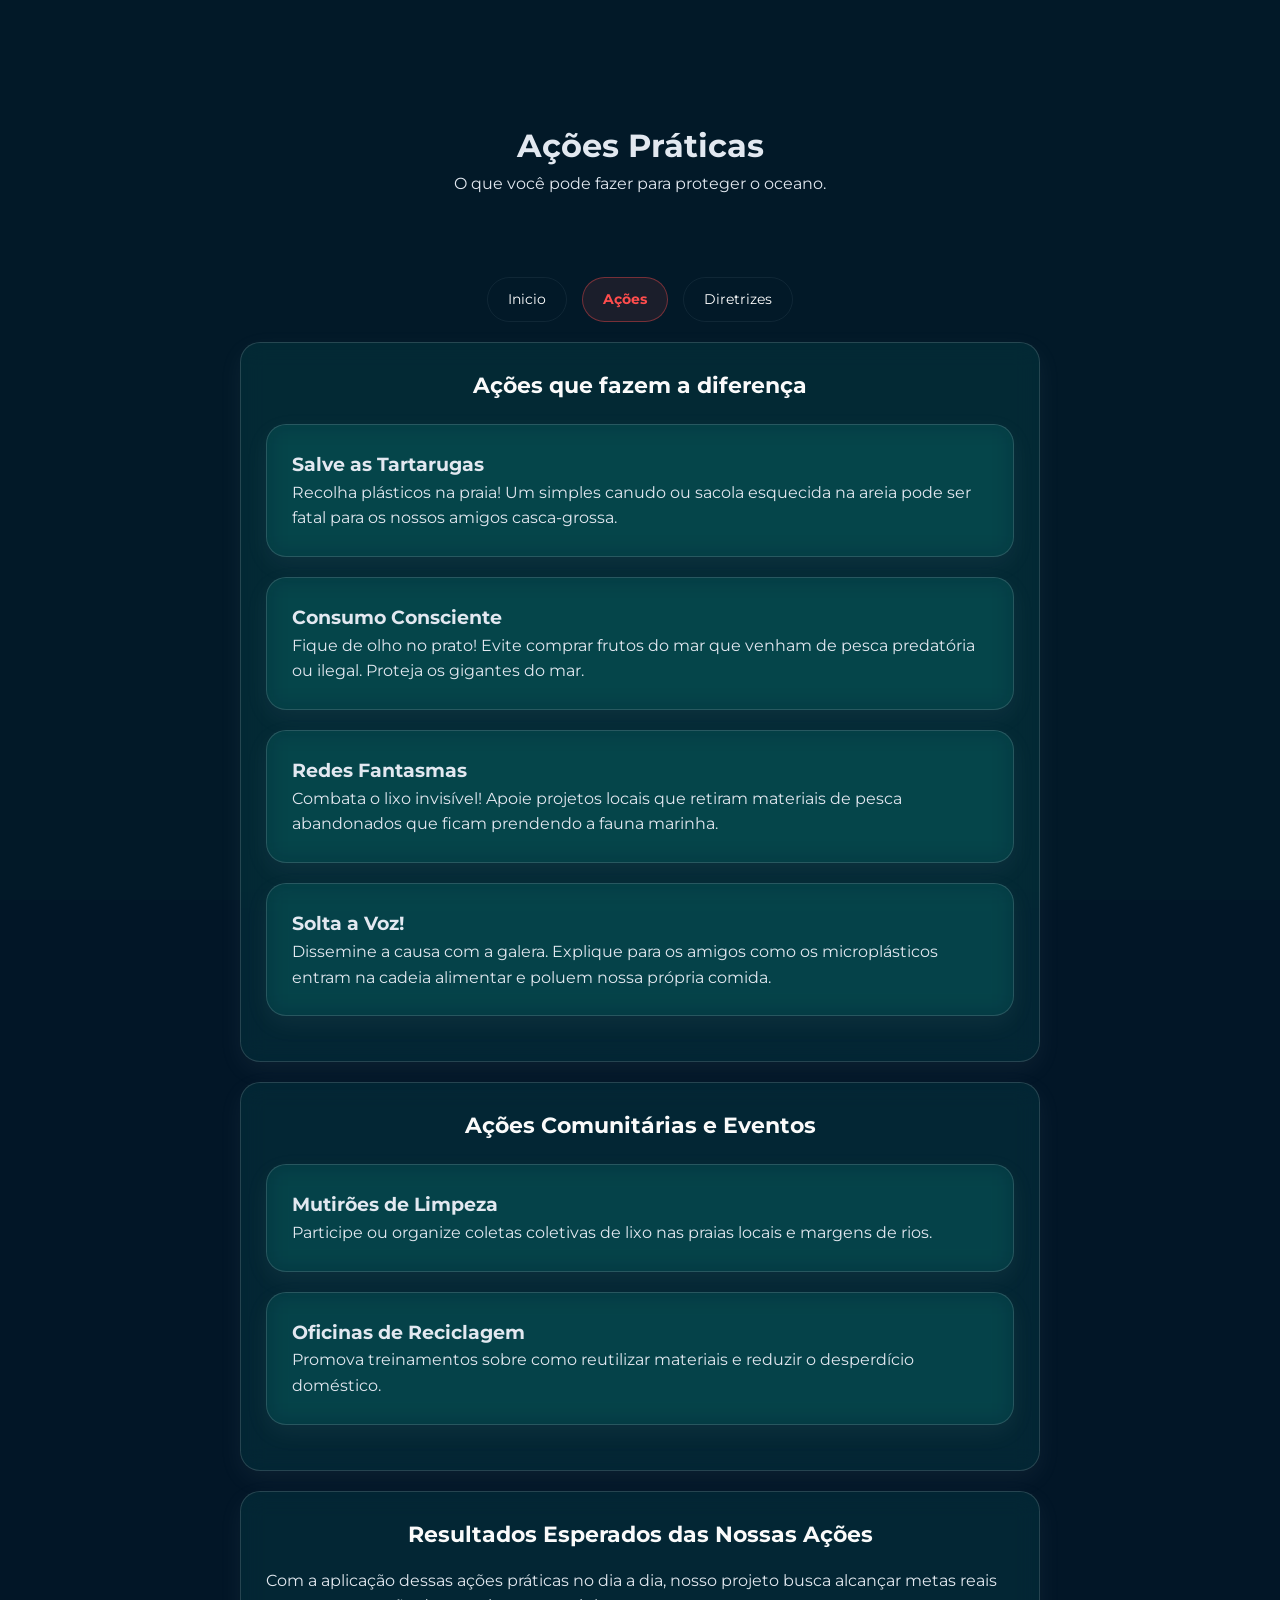
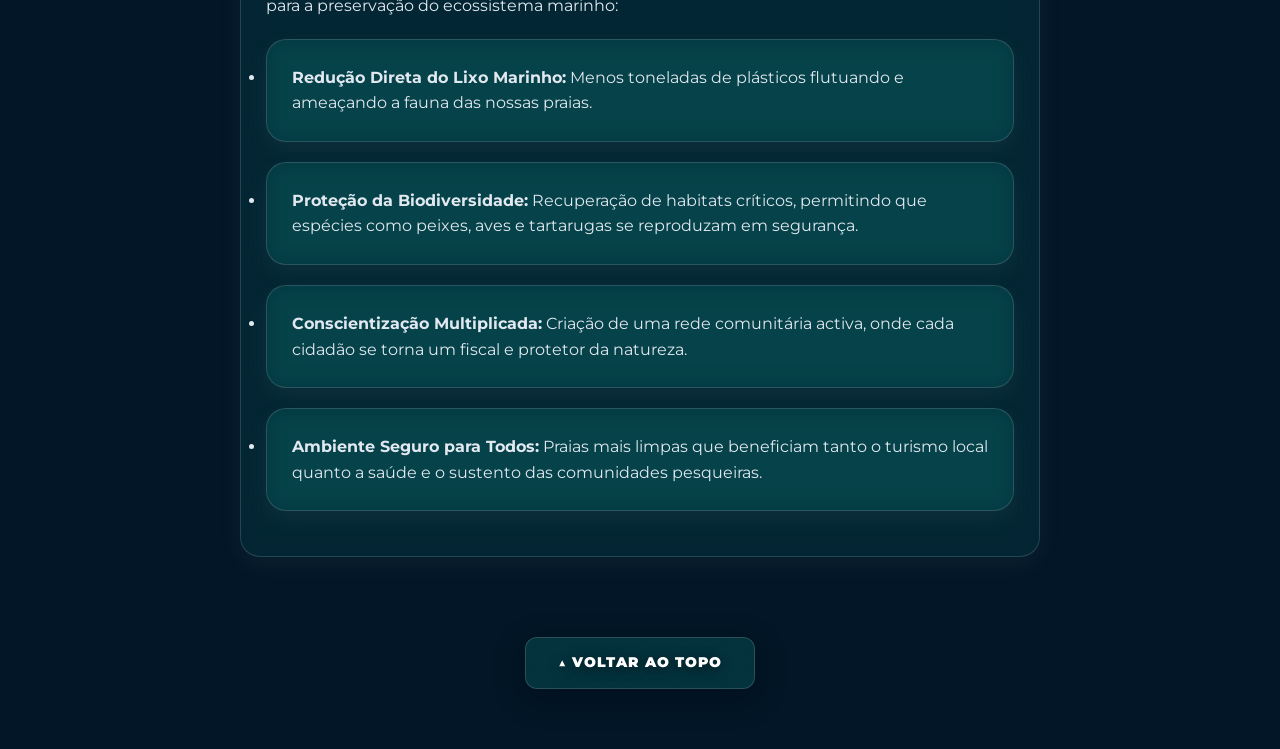
==== acoes.html @ c74a327c "corrigindo o nome do arquivo acoes" ====
<!DOCTYPE html>
<html lang="pt-BR">
<head>
    <meta charset="UTF-8">
    <meta name="viewport" content="width=device-width, initial-scale=1.0">
    <title>Projeto Ponto Eco - Ações</title>
    <link href="https://fonts.googleapis.com/css2?family=Montserrat:wght@400;600;700&display=swap" rel="stylesheet">
    <link rel="stylesheet" href="css/ações.css">
    <script src="script.js" defer></script>
</head>
<body id="topo-inicio" class="topo-inicio">

    <header class="fundo-principal">
        <div class="video-fundo-container">
            <video id="video-fundo" class="video-fundo" autoplay muted loop playsinline>
                <source src="video-background/6c174a39c688eb9c8abde910df280eb1.mp4" type="video/mp4">
                Seu navegador não suporta vídeo em segundo plano.
            </video>
            <div class="video-overlay"></div>
        </div>

        <div class="header-conteudo">
            <h1 class="titulo-heroi-impacto">Ações Práticas</h1>
            <div class="fundo-subtitulo">
                <p class="subtitulo-principal">O que você pode fazer para proteger o oceano.</p>
            </div>
        </div>
    </header>

    <div class="hero-menu">
        <nav class="menu-topo menu-visivel">
            <a href="index.html" class="menu-item">
                <span class="menu-icone"></span> Inicio
            </a>
            <a href="acoes.html" class="menu-item active">
                <span class="menu-icone"></span> Ações
            </a>
            <a href="diretrizes.html" class="menu-item">
                <span class="menu-icone"></span> Diretrizes
            </a>
        </nav>
    </div>

    <main class="conteudo-principal">

        <section class="secao-impacto">
            <h2 class="titulo-secao">Ações que fazem a diferença</h2>
            
            <div class="mosaico-acoes">
                <div class="card-acao-moderno acao-marinho">
                    <div class="icone-wrapper"></div>
                    <h3>Salve as Tartarugas</h3>
                    <p>Recolha plásticos na praia! Um simples canudo ou sacola esquecida na areia pode ser fatal para os nossos amigos casca-grossa.</p>
                </div>

                <div class="card-acao-moderno acao-consumo">
                    <div class="icone-wrapper"></div>
                    <h3>Consumo Consciente</h3>
                    <p>Fique de olho no prato! Evite comprar frutos do mar que venham de pesca predatória ou ilegal. Proteja os gigantes do mar.</p>
                </div>

                <div class="card-acao-moderno acao-redes">
                    <div class="icone-wrapper"></div>
                    <h3>Redes Fantasmas</h3>
                    <p>Combata o lixo invisível! Apoie projetos locais que retiram materiais de pesca abandonados que ficam prendendo a fauna marinha.</p>
                </div>

                <div class="card-acao-moderno acao-falar">
                    <div class="icone-wrapper"></div>
                    <h3>Solta a Voz!</h3>
                    <p>Dissemine a causa com a galera. Explique para os amigos como os microplásticos entram na cadeia alimentar e poluem nossa própria comida.</p>
                </div>
            </div>
        </section>

        <section class="secao-impacto">
            <h2 class="titulo-secao">Ações Comunitárias e Eventos</h2>
           
            <div class="mosaico-acoes">
                <div class="card-acao-moderno acao-marinho">
                    <div class="icone-wrapper"></div>
                    <h3>Mutirões de Limpeza</h3>
                    <p>Participe ou organize coletas coletivas de lixo nas praias locais e margens de rios.</p>
                </div>
                
                <div class="card-acao-moderno acao-consumo">
                    <div class="icone-wrapper"></div>
                    <h3>Oficinas de Reciclagem</h3>
                    <p>Promova treinamentos sobre como reutilizar materiais e reduzir o desperdício doméstico.</p>
                </div>
            </div>
        </section>

        <section class="container-caixa">
            <h2 class="titulo-secao">Resultados Esperados das Nossas Ações</h2>
            
            <p>Com a aplicação dessas ações práticas no dia a dia, nosso projeto busca alcançar metas reais para a preservação do ecossistema marinho:</p>
            <ul>
                <li><strong>Redução Direta do Lixo Marinho:</strong> Menos toneladas de plásticos flutuando e ameaçando a fauna das nossas praias.</li>
                <li><strong>Proteção da Biodiversidade:</strong> Recuperação de habitats críticos, permitindo que espécies como peixes, aves e tartarugas se reproduzam em segurança.</li>
                <li><strong>Conscientização Multiplicada:</strong> Criação de uma rede comunitária activa, onde cada cidadão se torna um fiscal e protetor da natureza.</li>
                <li><strong>Ambiente Seguro para Todos:</strong> Praias mais limpas que beneficiam tanto o turismo local quanto a saúde e o sustento das comunidades pesqueiras.</li>
            </ul>
        </section>

    </main>

    <footer class="rodape-navegacao">
        <a href="#topo-inicio" class="link-volta-fim">▲ Voltar ao topo</a>
    </footer>

</body>
</html>
---- css/ações.css ----
/* 1. VÍDEO DE FUNDO (Fixo e Imersivo) */
.video-fundo-container {
    position: fixed;
    top: 0; 
    left: 0; 
    width: 100%; 
    height: 100%;
    z-index: -1;
    overflow: hidden;
}

.video-fundo {
    width: 100vw; 
    height: 100vh;
    object-fit: cover;
}

.video-overlay {
    position: fixed; 
    top: 0; 
    left: 0; 
    width: 100%; 
    height: 100%;
    background: rgba(2, 27, 40, 0.6); 
    z-index: 0;
}

/* 2. RESET E ESTILO GERAL */
* { 
    margin: 0; 
    padding: 0; 
    box-sizing: border-box;
 }

body { 
    font-family: 'Montserrat', sans-serif; 
    color: #e2e8f0; 
    line-height: 1.6; 
    background: #021627;
}

/* 3. CABEÇALHO E MENU */
header { 
    position: relative; 
    z-index: 1; 
    text-align: center; 
    padding: 120px 20px 60px;
 }

.menu-visivel { 
    position: relative; 
    z-index: 99999999 !important;
    display: flex; 
    justify-content: center; 
    gap: 15px; 
    margin-top: 20px;
    width: 100%;
}

/* bloco logo abaixo dele */
.hero-menu.hero-menu--sticky {
    position: fixed !important;
    top: 0 !important;
    left: 0 !important;
    right: 0 !important;
    width: 100% !important;
    margin-top: 0 !important;
    padding: 25px 0 !important;
    background: rgba(2, 24, 46, 0.129) !important; 
    backdrop-filter: blur(15px) !important; 
    -webkit-backdrop-filter: blur(15px) !important;
    box-shadow: 0 4px 20px rgba(0, 0, 0, 0.378) !important;
    z-index: 999999 !important; 
}
.menu-item { 
    color: #fff; 
    padding: 10px 20px; 
    border: 1px solid rgba(221, 237, 242, 0.068); 
    border-radius: 50px; 
    text-decoration: none; 
    font-size: 0.9rem; 
    transition: 0.3s;
}

.menu-item:hover { 
    background: rgba(189, 29, 29, 0.1);
 }

.menu-item.active {
    font-weight: 700 !important;
    color: #ff4d4d !important;
    border-color: rgba(255, 77, 77, 0.4) !important;
    background: rgba(255, 77, 77, 0.1) !important;
}

/* 4. CAIXINHAS ELEGANTES  */
.secao-impacto, .container-caixa, .secao-formulario, .card-acao-moderno, .container-caixa li {
    position: relative; 
    z-index: 1;
    background: rgba(20, 184, 165, 0.101) !important;
    backdrop-filter: blur(12px);
    border: 1px solid rgba(255, 255, 255, 0.142) !important;
    border-radius: 20px !important;
    padding: 25px !important;
    margin: 20px auto !important;
    max-width: 800px !important;
    color: #e2e8f0 !important;
    box-shadow: 0 8px 24px rgba(193, 193, 203, 0.063) !important;
}

.titulo-secao { 
    font-size: 1.4rem !important; 
    color: #fffffffa !important; 
    margin-bottom: 15px !important; 
    text-align: center;
 }

/* 5. FORMULÁRIO */
input, textarea { 
    background: rgba(255,255,255,0.05) !important; 
    border: 1px solid rgba(255,255,255,0.1) !important; 
    padding: 12px; 
    border-radius: 12px !important; 
    color: white !important; 
    width: 100%; 
}

/* 6. RODAPÉ */
.rodape-navegacao { 
    position: relative; 
    z-index: 1; 
    text-align: center; 
    padding: 60px 40px 40px; 
    color: #fff;
}

.link-volta-fim {
    display: inline-flex !important;
    align-items: center;
    justify-content: center;
    color: #fff !important;
    padding: 14px 32px !important;
    background: rgba(20, 184, 166, 0.18) !important;
    backdrop-filter: blur(16px) !important;
    -webkit-backdrop-filter: blur(16px) !important;
    border: 1px solid rgba(255, 255, 255, 0.15) !important;
    border-radius: 12px !important;
    text-decoration: none !important;
    font-size: 0.85rem !important;
    font-weight: 900 !important;
    text-transform: uppercase !important;
    letter-spacing: 0.08em !important;
    margin-bottom: 20px !important;
    transition: all 0.3s ease !important;
    box-shadow: 0 8px 32px rgba(0, 0, 0, 0.3) !important;
    text-shadow: 0 2px 12px rgba(0, 0, 0, 0.6) !important;
}

.link-volta-fim:hover {
    background: rgba(20, 184, 166, 0.3) !important;
    border-color: rgba(255, 255, 255, 0.4) !important;
    transform: translateY(-3px);
}

.btn-saiba-mais {
    display: inline-flex;
    align-items: center;
    justify-content: center;
    padding: 14px 32px;
    background: rgba(20, 184, 166, 0.18) !important;
    backdrop-filter: blur(16px) !important;
    -webkit-backdrop-filter: blur(16px) !important;
    border: 1px solid rgba(255, 255, 255, 0.15) !important;
    border-radius: 12px !important;
    color: #ffffff !important;
    font-size: 0.85rem;
    font-weight: 900;
    text-transform: uppercase;
    letter-spacing: 0.08em;
    text-decoration: none;
    text-shadow: 0 2px 12px rgba(0, 0, 0, 0.6);
    transition: all 0.3s ease;
    box-shadow: 0 8px 32px rgba(0, 0, 0, 0.3) !important;
}

/* 7. RESPONSIVIDADE */
@media (max-width: 768px) {
    header { padding: 80px 10px; }
    .menu-visivel { flex-wrap: wrap; gap: 10px; padding: 0 10px; }
    .secao-impacto, .container-caixa { margin: 15px !important; }
}
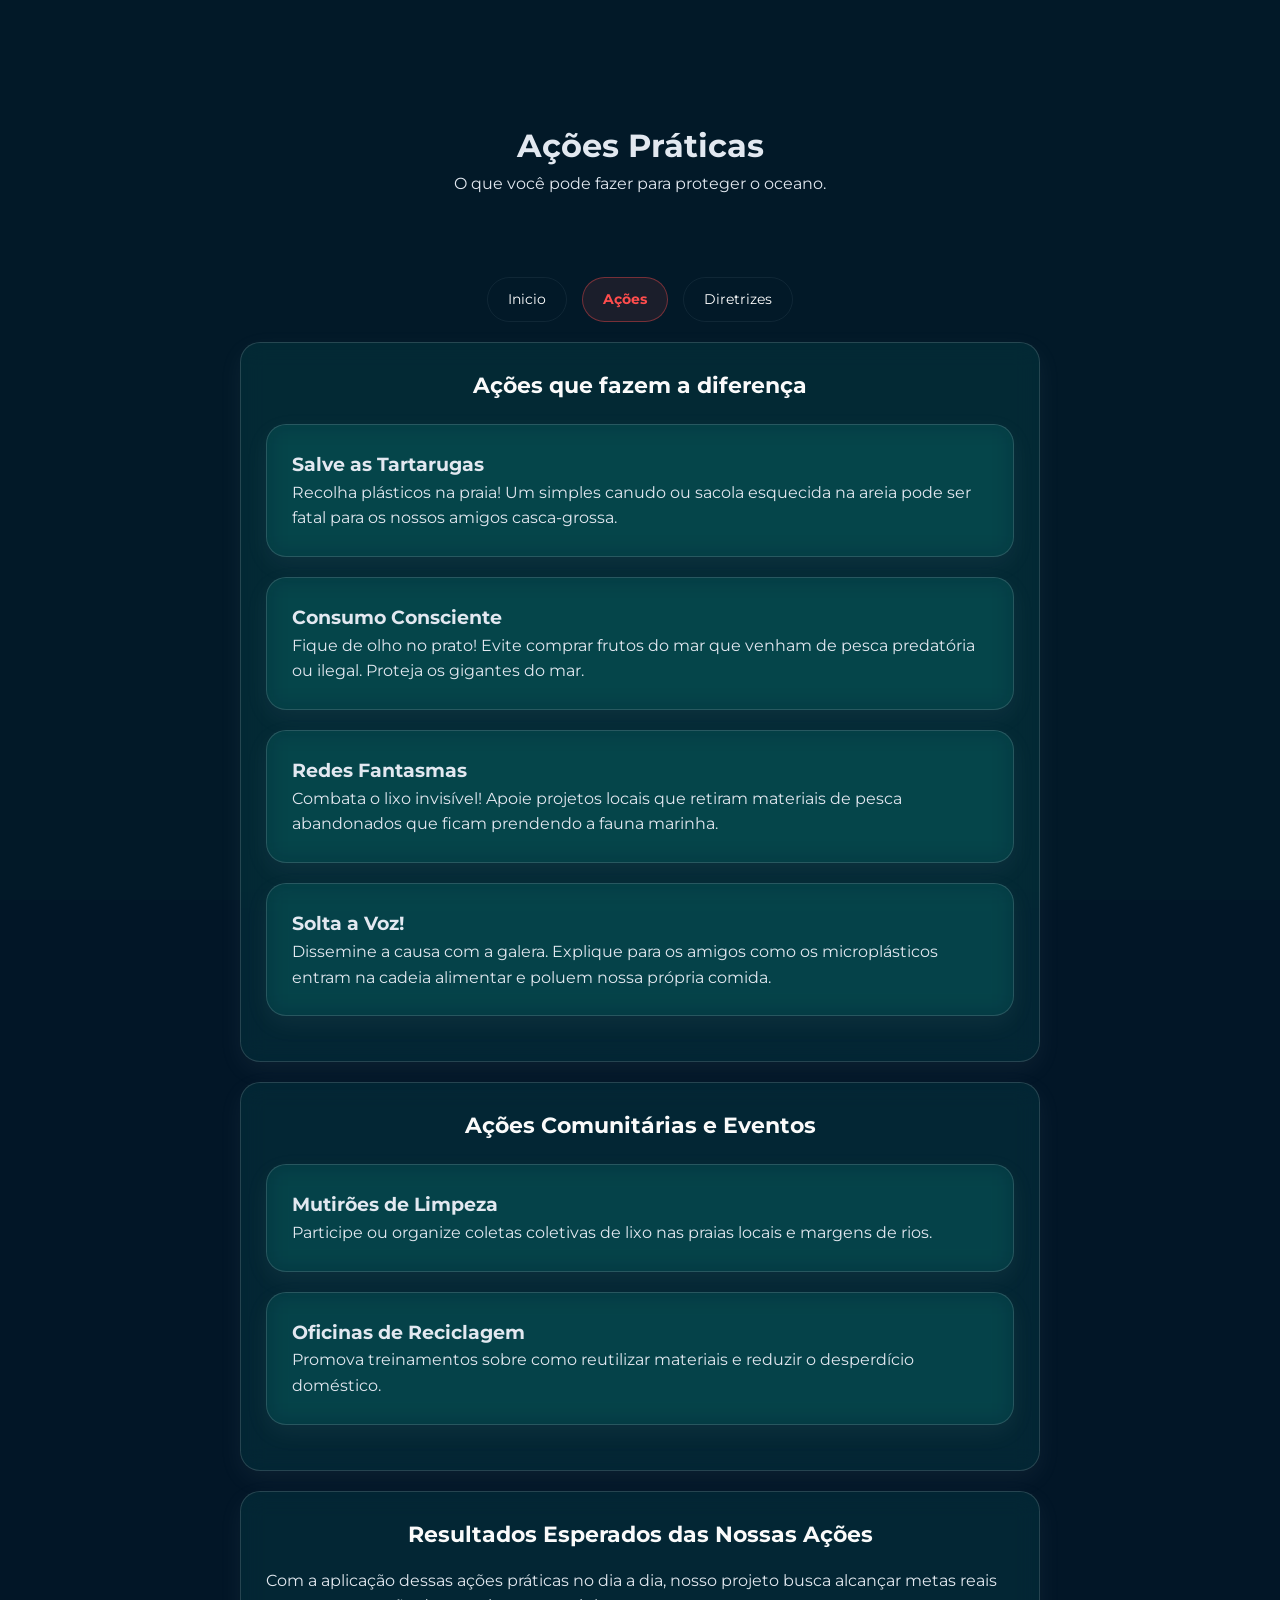
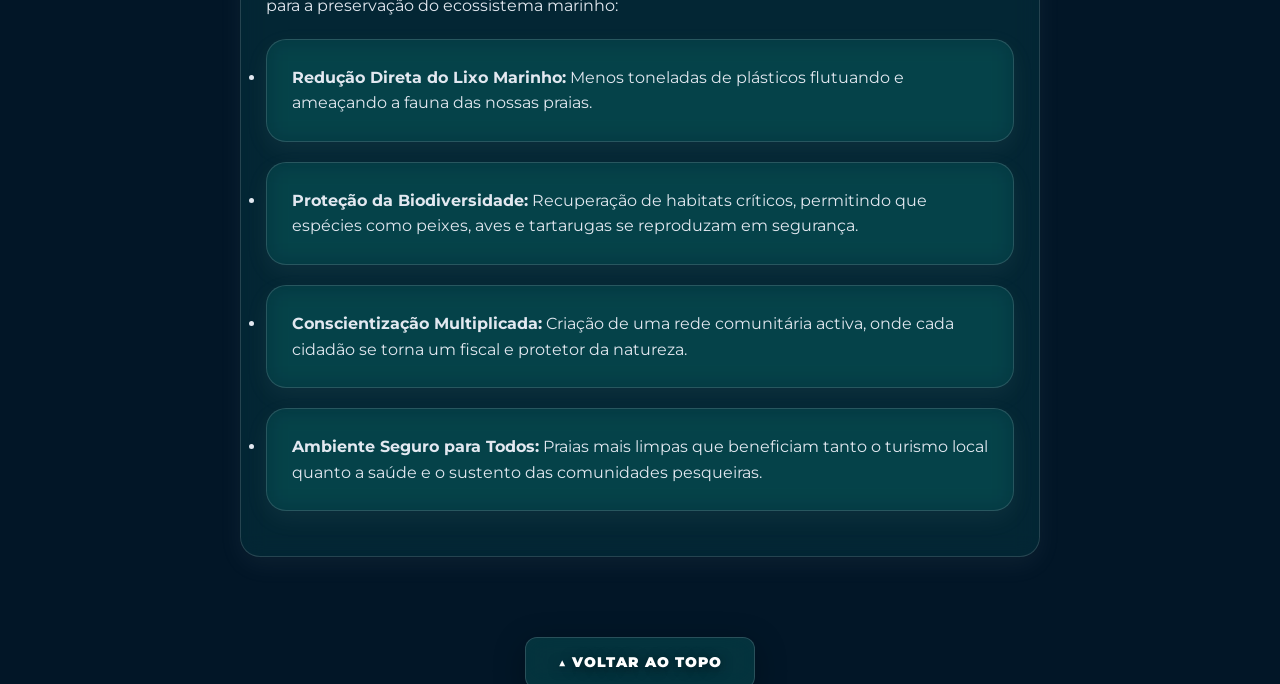
==== commit a2c06122: "corrigindo estilos e caminhos" ====
--- a/acoes.html
+++ b/acoes.html
@@ -5,7 +5,7 @@
     <meta name="viewport" content="width=device-width, initial-scale=1.0">
     <title>Projeto Ponto Eco - Ações</title>
     <link href="https://fonts.googleapis.com/css2?family=Montserrat:wght@400;600;700&display=swap" rel="stylesheet">
-    <link rel="stylesheet" href="css/ações.css">
+    <link rel="stylesheet" href="css/acoes.css">
     <script src="script.js" defer></script>
 </head>
 <body id="topo-inicio" class="topo-inicio">
--- a/css/acoes.css
+++ b/css/acoes.css
@@ -0,0 +1,191 @@
+/* 1. VÍDEO DE FUNDO (Fixo e Imersivo) */
+.video-fundo-container {
+    position: fixed;
+    top: 0; 
+    left: 0; 
+    width: 100%; 
+    height: 100%;
+    z-index: -1;
+    overflow: hidden;
+}
+
+.video-fundo {
+    width: 100vw; 
+    height: 100vh;
+    object-fit: cover;
+}
+
+.video-overlay {
+    position: fixed; 
+    top: 0; 
+    left: 0; 
+    width: 100%; 
+    height: 100%;
+    background: rgba(2, 27, 40, 0.6); 
+    z-index: 0;
+}
+
+/* 2. RESET E ESTILO GERAL */
+* { 
+    margin: 0; 
+    padding: 0; 
+    box-sizing: border-box;
+ }
+
+body { 
+    font-family: 'Montserrat', sans-serif; 
+    color: #e2e8f0; 
+    line-height: 1.6; 
+    background: #021627;
+}
+
+/* 3. CABEÇALHO E MENU */
+header { 
+    position: relative; 
+    z-index: 1; 
+    text-align: center; 
+    padding: 120px 20px 60px;
+ }
+
+.menu-visivel { 
+    position: relative; 
+    z-index: 99999999 !important;
+    display: flex; 
+    justify-content: center; 
+    gap: 15px; 
+    margin-top: 20px;
+    width: 100%;
+}
+
+/* bloco logo abaixo dele */
+.hero-menu.hero-menu--sticky {
+    position: fixed !important;
+    top: 0 !important;
+    left: 0 !important;
+    right: 0 !important;
+    width: 100% !important;
+    margin-top: 0 !important;
+    padding: 25px 0 !important;
+    background: rgba(2, 24, 46, 0.129) !important; 
+    backdrop-filter: blur(15px) !important; 
+    -webkit-backdrop-filter: blur(15px) !important;
+    box-shadow: 0 4px 20px rgba(0, 0, 0, 0.378) !important;
+    z-index: 2000 !important; 
+}
+.menu-item { 
+    color: #fff; 
+    padding: 10px 20px; 
+    border: 1px solid rgba(221, 237, 242, 0.068); 
+    border-radius: 50px; 
+    text-decoration: none; 
+    font-size: 0.9rem; 
+    transition: 0.3s;
+}
+
+.menu-item:hover { 
+    background: rgba(189, 29, 29, 0.1);
+ }
+
+.menu-item.active {
+    font-weight: 700 !important;
+    color: #ff4d4d !important;
+    border-color: rgba(255, 77, 77, 0.4) !important;
+    background: rgba(255, 77, 77, 0.1) !important;
+}
+
+/* 4. CAIXINHAS ELEGANTES  */
+.secao-impacto, .container-caixa, .secao-formulario, .card-acao-moderno, .container-caixa li {
+    position: relative; 
+    z-index: 1;
+    background: rgba(20, 184, 165, 0.101) !important;
+    backdrop-filter: blur(12px);
+    border: 1px solid rgba(255, 255, 255, 0.142) !important;
+    border-radius: 20px !important;
+    padding: 25px !important;
+    margin: 20px auto !important;
+    max-width: 800px !important;
+    color: #e2e8f0 !important;
+    box-shadow: 0 8px 24px rgba(193, 193, 203, 0.063) !important;
+}
+
+.titulo-secao { 
+    font-size: 1.4rem !important; 
+    color: #fffffffa !important; 
+    margin-bottom: 15px !important; 
+    text-align: center;
+ }
+
+/* 5. FORMULÁRIO */
+input, textarea { 
+    background: rgba(255,255,255,0.05) !important; 
+    border: 1px solid rgba(255,255,255,0.1) !important; 
+    padding: 12px; 
+    border-radius: 12px !important; 
+    color: white !important; 
+    width: 100%; 
+}
+
+/* 6. RODAPÉ */
+.rodape-navegacao { 
+    position: relative; 
+    z-index: 1; 
+    text-align: center; 
+    padding: 60px 40px 40px; 
+    color: #fff;
+}
+
+.link-volta-fim {
+    display: inline-flex !important;
+    align-items: center;
+    justify-content: center;
+    color: #fff !important;
+    padding: 14px 32px !important;
+    background: rgba(20, 184, 166, 0.18) !important;
+    backdrop-filter: blur(16px) !important;
+    -webkit-backdrop-filter: blur(16px) !important;
+    border: 1px solid rgba(255, 255, 255, 0.15) !important;
+    border-radius: 12px !important;
+    text-decoration: none !important;
+    font-size: 0.85rem !important;
+    font-weight: 900 !important;
+    text-transform: uppercase !important;
+    letter-spacing: 0.08em !important;
+    margin-bottom: 20px !important;
+    transition: all 0.3s ease !important;
+    box-shadow: 0 8px 32px rgba(0, 0, 0, 0.3) !important;
+    text-shadow: 0 2px 12px rgba(0, 0, 0, 0.6) !important;
+}
+
+.link-volta-fim:hover {
+    background: rgba(20, 184, 166, 0.3) !important;
+    border-color: rgba(255, 255, 255, 0.4) !important;
+    transform: translateY(-3px);
+}
+
+.btn-saiba-mais {
+    display: inline-flex;
+    align-items: center;
+    justify-content: center;
+    padding: 14px 32px;
+    background: rgba(20, 184, 166, 0.18) !important;
+    backdrop-filter: blur(16px) !important;
+    -webkit-backdrop-filter: blur(16px) !important;
+    border: 1px solid rgba(255, 255, 255, 0.15) !important;
+    border-radius: 12px !important;
+    color: #ffffff !important;
+    font-size: 0.85rem;
+    font-weight: 900;
+    text-transform: uppercase;
+    letter-spacing: 0.08em;
+    text-decoration: none;
+    text-shadow: 0 2px 12px rgba(0, 0, 0, 0.6);
+    transition: all 0.3s ease;
+    box-shadow: 0 8px 32px rgba(0, 0, 0, 0.3) !important;
+}
+
+/* 7. RESPONSIVIDADE */
+@media (max-width: 768px) {
+    header { padding: 80px 10px; }
+    .menu-visivel { flex-wrap: wrap; gap: 10px; padding: 0 10px; }
+    .secao-impacto, .container-caixa { margin: 15px !important; }
+}
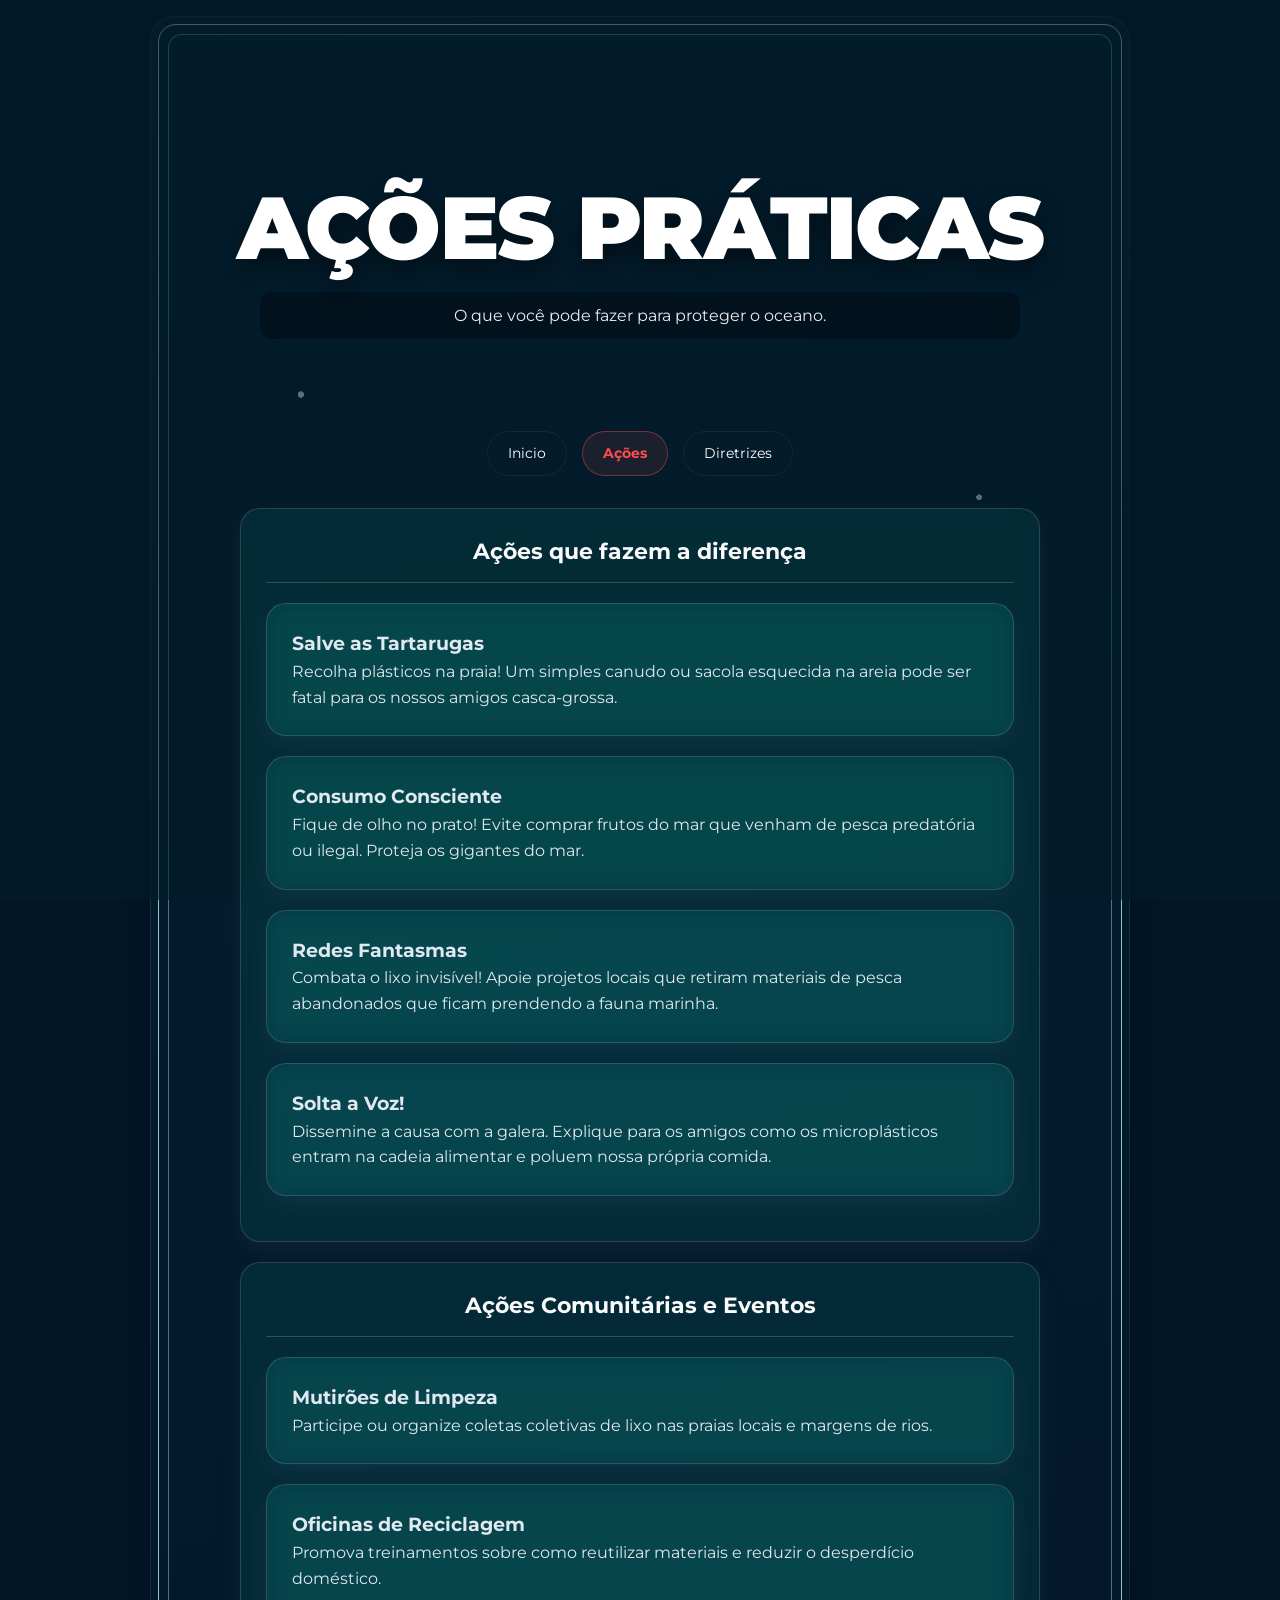
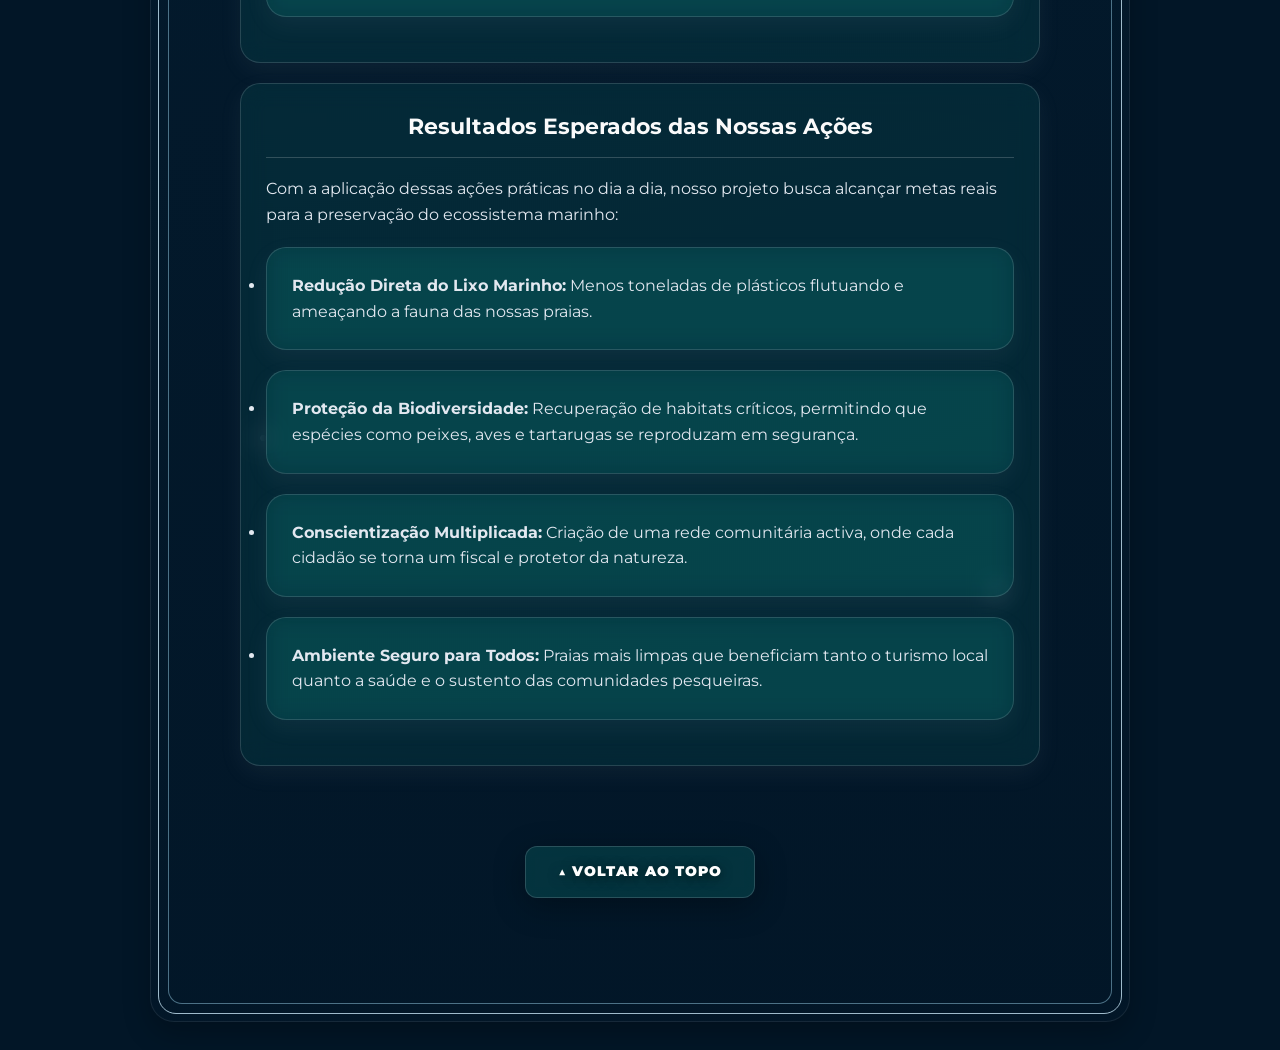
==== commit 6db839e4: "Ajusta moldura e barra sticky nas paginas" ====
--- a/acoes.html
+++ b/acoes.html
@@ -5,10 +5,12 @@
     <meta name="viewport" content="width=device-width, initial-scale=1.0">
     <title>Projeto Ponto Eco - Ações</title>
     <link href="https://fonts.googleapis.com/css2?family=Montserrat:wght@400;600;700&display=swap" rel="stylesheet">
-    <link rel="stylesheet" href="css/acoes.css">
-    <script src="script.js" defer></script>
+    <link rel="stylesheet" href="css/acoes.css?v=20260618-1">
+    <script src="script.js?v=20260618-1" defer></script>
 </head>
 <body id="topo-inicio" class="topo-inicio">
+
+    <div class="moldura-geral">
 
     <header class="fundo-principal">
         <div class="video-fundo-container">
@@ -109,5 +111,7 @@
         <a href="#topo-inicio" class="link-volta-fim">▲ Voltar ao topo</a>
     </footer>
 
+    </div>
+
 </body>
 </html>
--- a/css/acoes.css
+++ b/css/acoes.css
@@ -47,6 +47,42 @@
     padding: 120px 20px 60px;
  }
 
+.header-conteudo {
+    position: relative;
+    z-index: 2;
+}
+
+.titulo-heroi-impacto {
+    font-family: 'Montserrat', sans-serif !important;
+    font-size: clamp(3rem, 8vw, 5.5rem) !important;
+    font-weight: 900 !important;
+    text-transform: uppercase;
+    letter-spacing: -0.02em;
+    color: #ffffff !important;
+    text-shadow: 0 10px 25px rgba(0,0,0,0.5);
+    line-height: 0.9 !important;
+    margin-bottom: 25px !important;
+    padding: 0 10px;
+}
+
+.fundo-subtitulo {
+    display: block;
+    max-width: 760px;
+    margin: 0 auto;
+    padding: 10px 20px;
+    background: rgba(0, 0, 0, 0.3);
+    backdrop-filter: blur(8px);
+    -webkit-backdrop-filter: blur(8px);
+    border-radius: 12px;
+    color: rgba(255,255,255,0.92);
+}
+
+.fundo-subtitulo p {
+    margin: 0;
+    font-size: 1rem;
+    line-height: 1.7;
+}
+
 .menu-visivel { 
     position: relative; 
     z-index: 99999999 !important;
@@ -55,6 +91,65 @@
     gap: 15px; 
     margin-top: 20px;
     width: 100%;
+}
+
+.hero-menu {
+    position: relative;
+    z-index: 1000;
+    display: flex;
+    justify-content: center;
+    padding: 12px 0;
+    width: 100%;
+}
+
+.moldura-geral {
+    position: relative;
+    z-index: 1;
+    width: 100%;
+    max-width: 980px;
+    margin: 16px auto 28px;
+    padding: 52px 24px 64px;
+    border-radius: 24px;
+    background: linear-gradient(165deg, rgba(13, 66, 97, 0.16), rgba(3, 24, 44, 0.08));
+    box-shadow: 0 12px 28px rgba(0, 0, 0, 0.24), inset 0 0 0 1px rgba(255, 255, 255, 0.08);
+    overflow: visible;
+}
+
+.moldura-geral::before {
+    content: '';
+    position: absolute;
+    inset: 8px;
+    border: 1.6px solid rgba(210, 239, 255, 0.76);
+    border-radius: 18px;
+    pointer-events: none;
+}
+
+.moldura-geral::after {
+    content: '';
+    position: absolute;
+    inset: 18px;
+    border: 1px solid rgba(167, 223, 248, 0.45);
+    border-radius: 14px;
+    background:
+        radial-gradient(circle at 14% 14%, rgba(236, 249, 255, 0.95) 0 3px, transparent 3.4px),
+        radial-gradient(circle at 86% 18%, rgba(236, 249, 255, 0.9) 0 2.7px, transparent 3.1px),
+        radial-gradient(circle at 10% 78%, rgba(236, 249, 255, 0.9) 0 2.9px, transparent 3.3px),
+        radial-gradient(circle at 88% 84%, rgba(236, 249, 255, 0.95) 0 3px, transparent 3.4px);
+    pointer-events: none;
+}
+
+.moldura-geral > * {
+    position: relative;
+    z-index: 2;
+}
+
+.moldura-geral > header,
+.moldura-geral > .hero-menu,
+.moldura-geral > main,
+.moldura-geral > footer {
+    width: 100%;
+    margin-left: auto;
+    margin-right: auto;
 }
 
 /* bloco logo abaixo dele */
@@ -63,7 +158,7 @@
     top: 0 !important;
     left: 0 !important;
     right: 0 !important;
-    width: 100% !important;
+    width: 100vw !important;
     margin-top: 0 !important;
     padding: 25px 0 !important;
     background: rgba(2, 24, 46, 0.129) !important; 
@@ -111,9 +206,18 @@
 .titulo-secao { 
     font-size: 1.4rem !important; 
     color: #fffffffa !important; 
-    margin-bottom: 15px !important; 
+    margin-bottom: 18px !important; 
     text-align: center;
- }
+    padding-bottom: 12px;
+    border-bottom: 1px solid rgba(255, 255, 255, 0.18);
+ }
+
+.secao-impacto .mosaico-acoes,
+.secao-impacto > p,
+.container-caixa > p,
+.container-caixa > ul {
+    margin-top: 12px;
+}
 
 /* 5. FORMULÁRIO */
 input, textarea { 
@@ -185,6 +289,7 @@
 
 /* 7. RESPONSIVIDADE */
 @media (max-width: 768px) {
+    .moldura-geral { max-width: 100%; padding: 30px 12px 38px; margin: 6px 8px 14px; border-radius: 16px; }
     header { padding: 80px 10px; }
     .menu-visivel { flex-wrap: wrap; gap: 10px; padding: 0 10px; }
     .secao-impacto, .container-caixa { margin: 15px !important; }
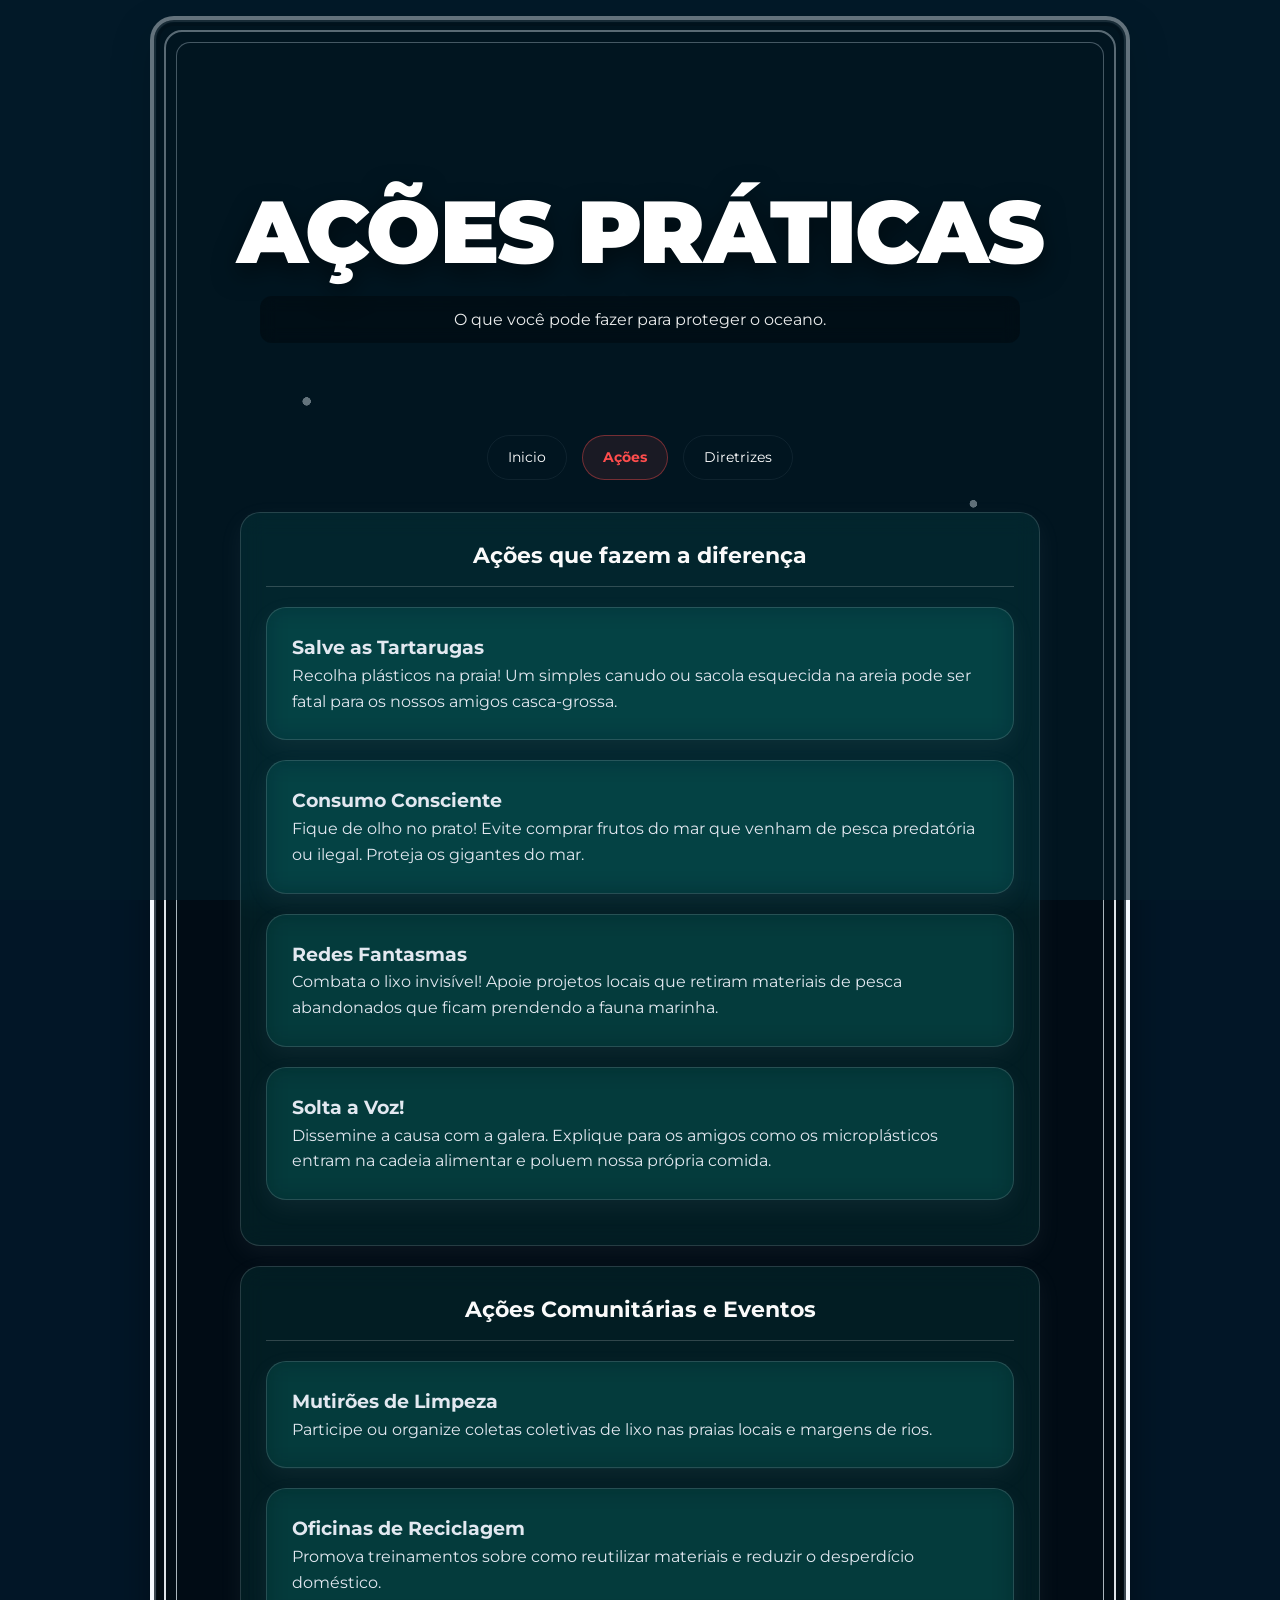
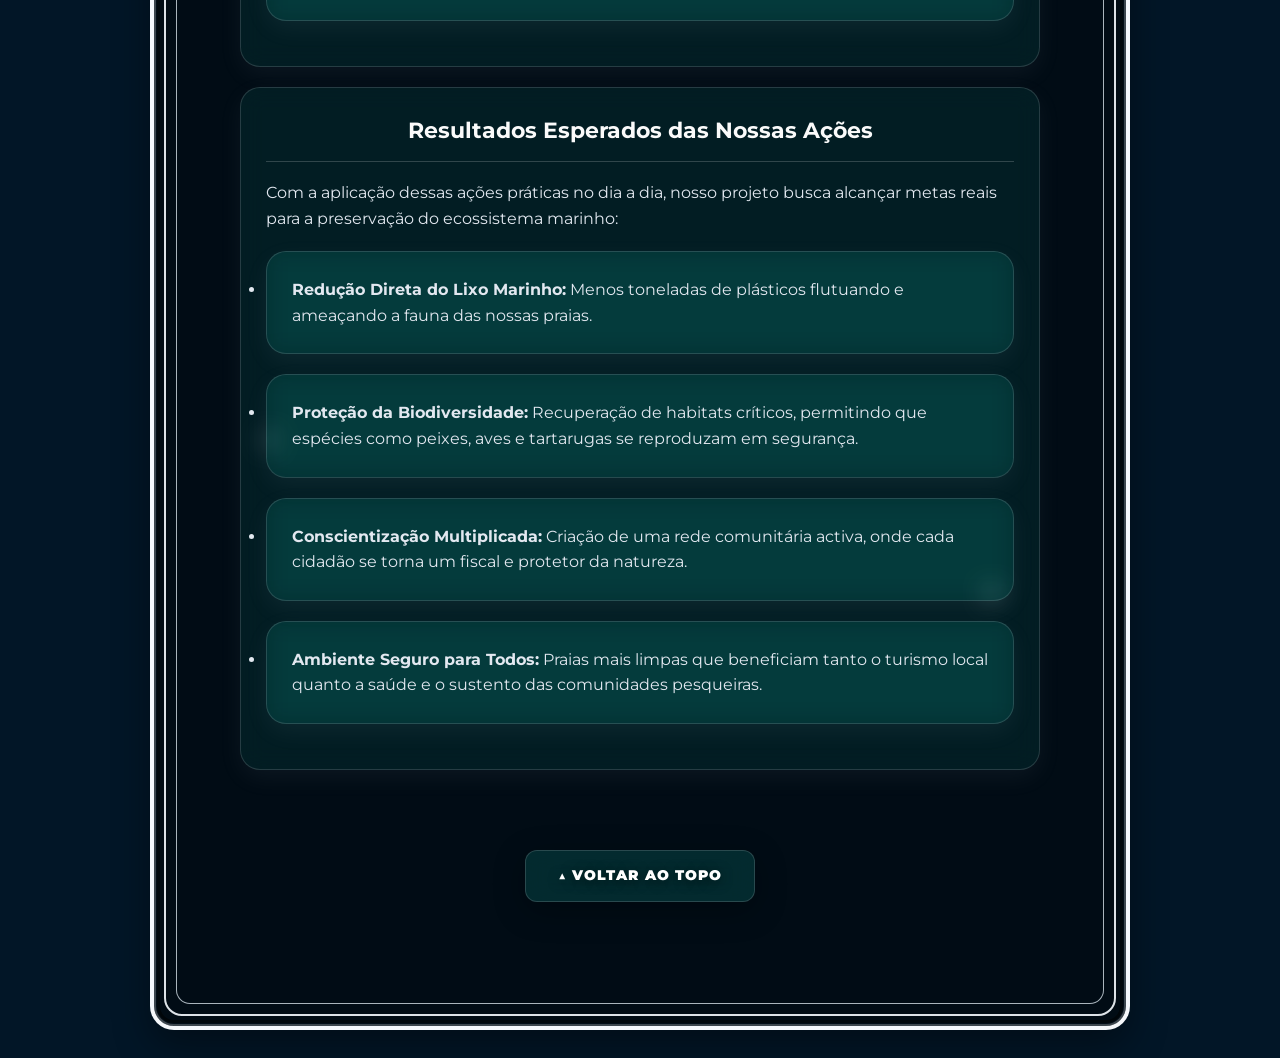
==== commit 070027f8: "finalizar tudo" ====
--- a/acoes.html
+++ b/acoes.html
@@ -3,10 +3,13 @@
 <head>
     <meta charset="UTF-8">
     <meta name="viewport" content="width=device-width, initial-scale=1.0">
+    <meta http-equiv="Cache-Control" content="no-cache, no-store, must-revalidate">
+    <meta http-equiv="Pragma" content="no-cache">
+    <meta http-equiv="Expires" content="0">
     <title>Projeto Ponto Eco - Ações</title>
     <link href="https://fonts.googleapis.com/css2?family=Montserrat:wght@400;600;700&display=swap" rel="stylesheet">
-    <link rel="stylesheet" href="css/acoes.css?v=20260618-1">
-    <script src="script.js?v=20260618-1" defer></script>
+    <link rel="stylesheet" href="css/acoes.css?v=20260618-6">
+    <script src="script.js?v=20260618-6" defer></script>
 </head>
 <body id="topo-inicio" class="topo-inicio">
 
--- a/css/acoes.css
+++ b/css/acoes.css
@@ -1,28 +1,27 @@
 /* 1. VÍDEO DE FUNDO (Fixo e Imersivo) */
 .video-fundo-container {
     position: fixed;
-    top: 0; 
-    left: 0; 
-    width: 100%; 
+    inset: 0;
+    z-index: -2;
+    pointer-events: none;
+    overflow: hidden;
+}
+
+.video-fundo {
+    position: absolute;
+    inset: 0;
+    width: 100%;
     height: 100%;
-    z-index: -1;
-    overflow: hidden;
-}
-
-.video-fundo {
-    width: 100vw; 
-    height: 100vh;
     object-fit: cover;
+    z-index: 0;
 }
 
 .video-overlay {
-    position: fixed; 
-    top: 0; 
-    left: 0; 
-    width: 100%; 
-    height: 100%;
+    position: absolute;
+    inset: 0;
     background: rgba(2, 27, 40, 0.6); 
-    z-index: 0;
+    z-index: 1;
+    pointer-events: none;
 }
 
 /* 2. RESET E ESTILO GERAL */
@@ -37,6 +36,34 @@
     color: #e2e8f0; 
     line-height: 1.6; 
     background: #021627;
+}
+
+/* Modo forca: garante que o conteudo fique sempre acima do video. */
+body {
+    position: relative;
+    z-index: 0;
+}
+
+.video-fundo-container,
+.video-overlay,
+.video-fundo {
+    z-index: -10 !important;
+    pointer-events: none;
+}
+
+header,
+main,
+footer,
+.hero,
+.hero-menu,
+.moldura-geral,
+.moldura-geral > * {
+    position: relative;
+    z-index: 30;
+}
+
+.moldura-geral {
+    background: rgba(0, 0, 0, 0.45) !important;
 }
 
 /* 3. CABEÇALHO E MENU */
@@ -110,16 +137,19 @@
     margin: 16px auto 28px;
     padding: 52px 24px 64px;
     border-radius: 24px;
-    background: linear-gradient(165deg, rgba(13, 66, 97, 0.16), rgba(3, 24, 44, 0.08));
-    box-shadow: 0 12px 28px rgba(0, 0, 0, 0.24), inset 0 0 0 1px rgba(255, 255, 255, 0.08);
+    background: linear-gradient(165deg, rgba(4, 20, 36, 0.5), rgba(2, 14, 28, 0.36));
+    border: 4px solid rgba(250, 252, 255, 0.98);
+    outline: 3px solid rgba(0, 0, 0, 0.52);
+    outline-offset: -10px;
+    box-shadow: 0 16px 36px rgba(0, 0, 0, 0.38), inset 0 0 0 2px rgba(255, 255, 255, 0.24);
     overflow: visible;
 }
 
 .moldura-geral::before {
     content: '';
     position: absolute;
-    inset: 8px;
-    border: 1.6px solid rgba(210, 239, 255, 0.76);
+    inset: 10px;
+    border: 2.4px solid rgba(245, 251, 255, 0.9);
     border-radius: 18px;
     pointer-events: none;
 }
@@ -127,14 +157,14 @@
 .moldura-geral::after {
     content: '';
     position: absolute;
-    inset: 18px;
-    border: 1px solid rgba(167, 223, 248, 0.45);
+    inset: 22px;
+    border: 1.6px solid rgba(236, 247, 255, 0.72);
     border-radius: 14px;
     background:
-        radial-gradient(circle at 14% 14%, rgba(236, 249, 255, 0.95) 0 3px, transparent 3.4px),
-        radial-gradient(circle at 86% 18%, rgba(236, 249, 255, 0.9) 0 2.7px, transparent 3.1px),
-        radial-gradient(circle at 10% 78%, rgba(236, 249, 255, 0.9) 0 2.9px, transparent 3.3px),
-        radial-gradient(circle at 88% 84%, rgba(236, 249, 255, 0.95) 0 3px, transparent 3.4px);
+        radial-gradient(circle at 14% 14%, rgba(250, 253, 255, 0.98) 0 4px, transparent 4.4px),
+        radial-gradient(circle at 86% 18%, rgba(250, 253, 255, 0.95) 0 3.6px, transparent 4px),
+        radial-gradient(circle at 10% 78%, rgba(250, 253, 255, 0.95) 0 3.8px, transparent 4.2px),
+        radial-gradient(circle at 88% 84%, rgba(250, 253, 255, 0.98) 0 4px, transparent 4.4px);
     pointer-events: none;
 }
 
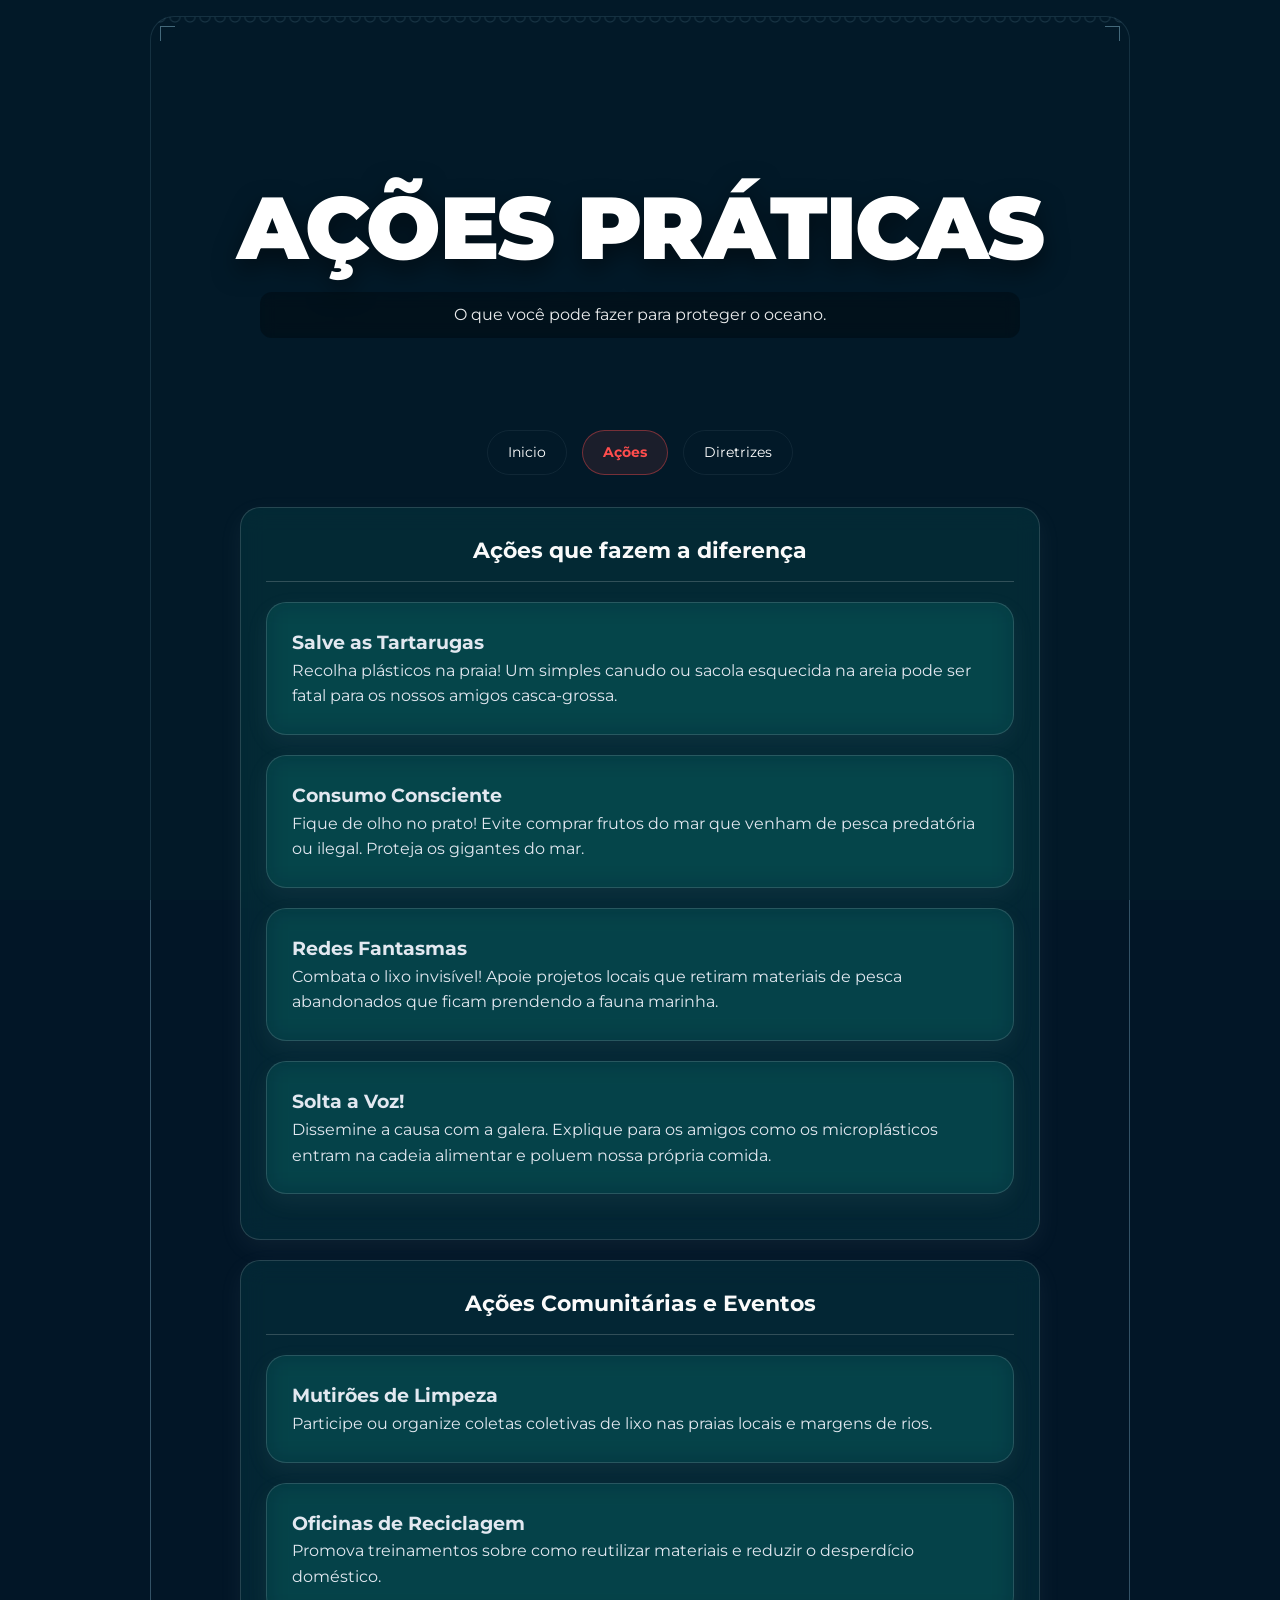
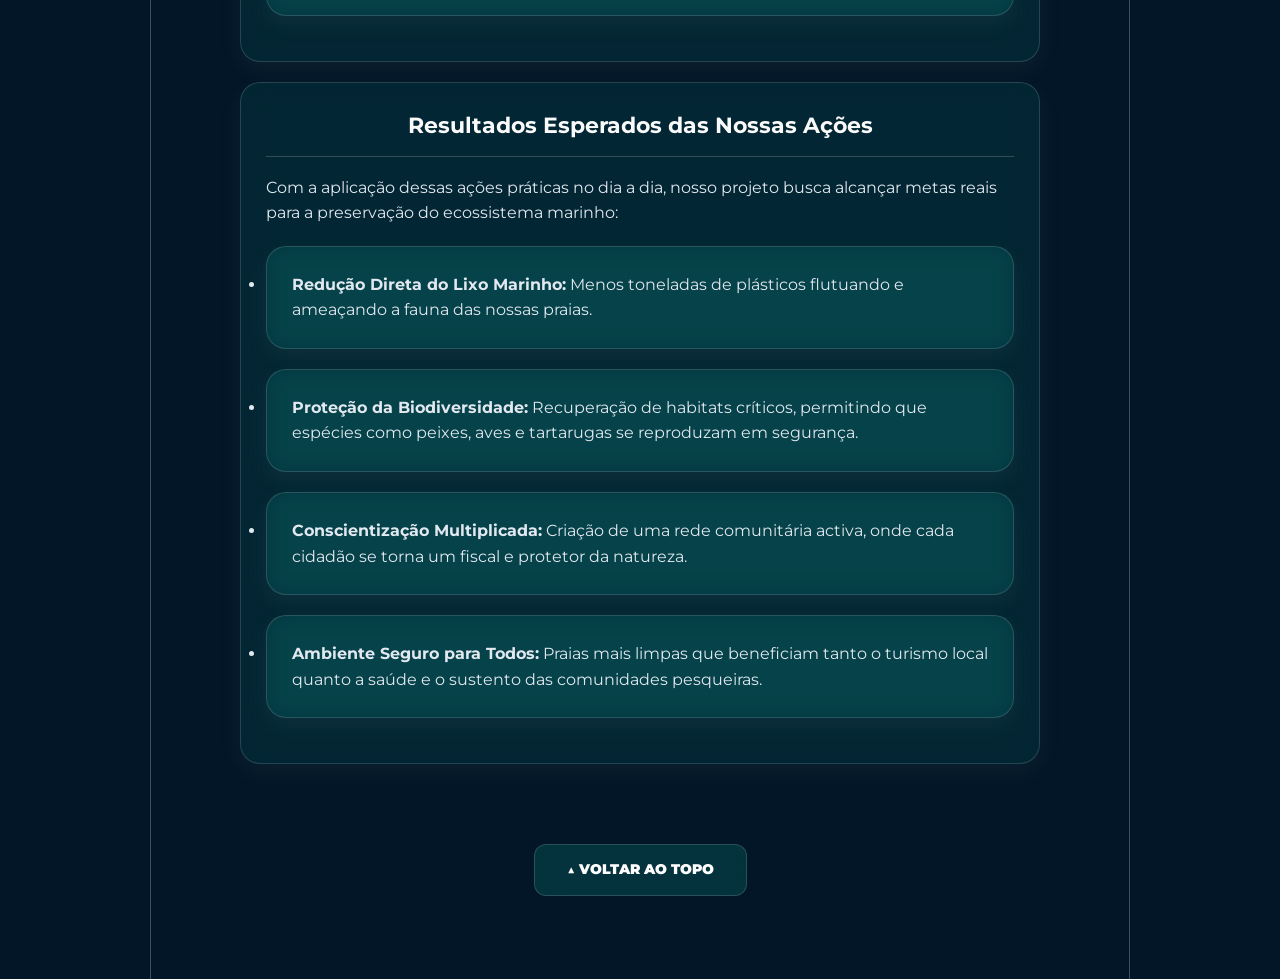
==== commit c86b4bf7: "finalizartudor" ====
--- a/acoes.html
+++ b/acoes.html
@@ -8,8 +8,8 @@
     <meta http-equiv="Expires" content="0">
     <title>Projeto Ponto Eco - Ações</title>
     <link href="https://fonts.googleapis.com/css2?family=Montserrat:wght@400;600;700&display=swap" rel="stylesheet">
-    <link rel="stylesheet" href="css/acoes.css?v=20260618-6">
-    <script src="script.js?v=20260618-6" defer></script>
+    <link rel="stylesheet" href="css/acoes.css?v=20260618-14">
+    <script src="script.js?v=20260618-14" defer></script>
 </head>
 <body id="topo-inicio" class="topo-inicio">
 
--- a/css/acoes.css
+++ b/css/acoes.css
@@ -1,134 +1,21 @@
 /* 1. VÍDEO DE FUNDO (Fixo e Imersivo) */
-.video-fundo-container {
-    position: fixed;
-    inset: 0;
-    z-index: -2;
-    pointer-events: none;
-    overflow: hidden;
-}
-
-.video-fundo {
-    position: absolute;
-    inset: 0;
-    width: 100%;
-    height: 100%;
-    object-fit: cover;
-    z-index: 0;
-}
-
-.video-overlay {
-    position: absolute;
-    inset: 0;
-    background: rgba(2, 27, 40, 0.6); 
-    z-index: 1;
-    pointer-events: none;
-}
+.video-fundo-container { position: fixed; top: 0; left: 0; width: 100%; height: 100%; z-index: -1; overflow: hidden; }
+.video-fundo { width: 100vw; height: 100vh; object-fit: cover; }
+.video-overlay { position: fixed; top: 0; left: 0; width: 100%; height: 100%; background: rgba(2, 27, 40, 0.6); z-index: 0; }
 
 /* 2. RESET E ESTILO GERAL */
-* { 
-    margin: 0; 
-    padding: 0; 
-    box-sizing: border-box;
- }
-
-body { 
-    font-family: 'Montserrat', sans-serif; 
-    color: #e2e8f0; 
-    line-height: 1.6; 
-    background: #021627;
-}
-
-/* Modo forca: garante que o conteudo fique sempre acima do video. */
-body {
-    position: relative;
-    z-index: 0;
-}
-
-.video-fundo-container,
-.video-overlay,
-.video-fundo {
-    z-index: -10 !important;
-    pointer-events: none;
-}
-
-header,
-main,
-footer,
-.hero,
-.hero-menu,
-.moldura-geral,
-.moldura-geral > * {
-    position: relative;
-    z-index: 30;
-}
-
-.moldura-geral {
-    background: rgba(0, 0, 0, 0.45) !important;
-}
+* { margin: 0; padding: 0; box-sizing: border-box; }
+body { font-family: 'Montserrat', sans-serif; color: #e2e8f0; line-height: 1.6; background: #021627; }
 
 /* 3. CABEÇALHO E MENU */
-header { 
-    position: relative; 
-    z-index: 1; 
-    text-align: center; 
-    padding: 120px 20px 60px;
- }
+header { position: relative; z-index: 1; text-align: center; padding: 120px 20px 60px; }
+.header-conteudo { position: relative; z-index: 2; }
+.titulo-heroi-impacto { font-family: 'Montserrat', sans-serif !important; font-size: clamp(3rem, 8vw, 5.5rem) !important; font-weight: 900 !important; text-transform: uppercase; letter-spacing: -0.02em; color: #ffffff !important; text-shadow: 0 10px 25px rgba(0,0,0,0.5); line-height: 0.9 !important; margin-bottom: 25px !important; padding: 0 10px; }
+.fundo-subtitulo { display: block; max-width: 760px; margin: 0 auto; padding: 10px 20px; background: rgba(0, 0, 0, 0.3); backdrop-filter: blur(8px); -webkit-backdrop-filter: blur(8px); border-radius: 12px; color: rgba(255,255,255,0.92); }
+.menu-visivel { position: relative; z-index: 99999999 !important; display: flex; justify-content: center; gap: 15px; margin-top: 20px; width: 100%; }
+.hero-menu { position: relative; z-index: 1000; display: flex; justify-content: center; padding: 12px 0; width: 100%; }
 
-.header-conteudo {
-    position: relative;
-    z-index: 2;
-}
-
-.titulo-heroi-impacto {
-    font-family: 'Montserrat', sans-serif !important;
-    font-size: clamp(3rem, 8vw, 5.5rem) !important;
-    font-weight: 900 !important;
-    text-transform: uppercase;
-    letter-spacing: -0.02em;
-    color: #ffffff !important;
-    text-shadow: 0 10px 25px rgba(0,0,0,0.5);
-    line-height: 0.9 !important;
-    margin-bottom: 25px !important;
-    padding: 0 10px;
-}
-
-.fundo-subtitulo {
-    display: block;
-    max-width: 760px;
-    margin: 0 auto;
-    padding: 10px 20px;
-    background: rgba(0, 0, 0, 0.3);
-    backdrop-filter: blur(8px);
-    -webkit-backdrop-filter: blur(8px);
-    border-radius: 12px;
-    color: rgba(255,255,255,0.92);
-}
-
-.fundo-subtitulo p {
-    margin: 0;
-    font-size: 1rem;
-    line-height: 1.7;
-}
-
-.menu-visivel { 
-    position: relative; 
-    z-index: 99999999 !important;
-    display: flex; 
-    justify-content: center; 
-    gap: 15px; 
-    margin-top: 20px;
-    width: 100%;
-}
-
-.hero-menu {
-    position: relative;
-    z-index: 1000;
-    display: flex;
-    justify-content: center;
-    padding: 12px 0;
-    width: 100%;
-}
-
+/* --- A MOLDURA DELICADA COM ONDINHAS (SUBSTITUÍ ESTE BLOCO) --- */
 .moldura-geral {
     position: relative;
     z-index: 1;
@@ -137,190 +24,56 @@
     margin: 16px auto 28px;
     padding: 52px 24px 64px;
     border-radius: 24px;
-    background: linear-gradient(165deg, rgba(4, 20, 36, 0.5), rgba(2, 14, 28, 0.36));
-    border: 4px solid rgba(250, 252, 255, 0.98);
-    outline: 3px solid rgba(0, 0, 0, 0.52);
-    outline-offset: -10px;
-    box-shadow: 0 16px 36px rgba(0, 0, 0, 0.38), inset 0 0 0 2px rgba(255, 255, 255, 0.24);
+    background: transparent; 
     overflow: visible;
 }
 
+/* Moldura externa: Ondinhas delicadas e cantos minimalistas */
 .moldura-geral::before {
     content: '';
     position: absolute;
-    inset: 10px;
-    border: 2.4px solid rgba(245, 251, 255, 0.9);
-    border-radius: 18px;
+    inset: 0;
+    border-radius: 24px;
     pointer-events: none;
+    border: 1px solid rgba(167, 223, 248, 0.3);
+    /* Ondinhas minimalistas apenas no topo e base */
+    background-image: 
+        radial-gradient(circle at 50% 0, transparent 4px, rgba(167, 223, 248, 0.4) 5px, transparent 6px),
+        radial-gradient(circle at 50% 100%, transparent 4px, rgba(167, 223, 248, 0.4) 5px, transparent 6px);
+    background-size: 15px 100%;
+    background-position: center top, center bottom;
+    background-repeat: repeat-x;
 }
 
+/* Cantos minimalistas */
 .moldura-geral::after {
     content: '';
     position: absolute;
-    inset: 22px;
-    border: 1.6px solid rgba(236, 247, 255, 0.72);
-    border-radius: 14px;
+    inset: 10px;
+    pointer-events: none;
     background:
-        radial-gradient(circle at 14% 14%, rgba(250, 253, 255, 0.98) 0 4px, transparent 4.4px),
-        radial-gradient(circle at 86% 18%, rgba(250, 253, 255, 0.95) 0 3.6px, transparent 4px),
-        radial-gradient(circle at 10% 78%, rgba(250, 253, 255, 0.95) 0 3.8px, transparent 4.2px),
-        radial-gradient(circle at 88% 84%, rgba(250, 253, 255, 0.98) 0 4px, transparent 4.4px);
-    pointer-events: none;
+        linear-gradient(90deg, #a7dff8 15px, transparent 15px) 0 0 / 15px 1px no-repeat,
+        linear-gradient(0deg, #a7dff8 15px, transparent 15px) 0 0 / 1px 15px no-repeat,
+        linear-gradient(-90deg, #a7dff8 15px, transparent 15px) 100% 0 / 15px 1px no-repeat,
+        linear-gradient(0deg, #a7dff8 15px, transparent 15px) 100% 0 / 1px 15px no-repeat,
+        linear-gradient(90deg, #a7dff8 15px, transparent 15px) 0 100% / 15px 1px no-repeat,
+        linear-gradient(0deg, #a7dff8 15px, transparent 15px) 0 100% / 1px 15px no-repeat,
+        linear-gradient(-90deg, #a7dff8 15px, transparent 15px) 100% 100% / 15px 1px no-repeat,
+        linear-gradient(0deg, #a7dff8 15px, transparent 15px) 100% 100% / 1px 15px no-repeat;
 }
 
-.moldura-geral > * {
-    position: relative;
-    z-index: 2;
-}
+.moldura-geral > * { position: relative; z-index: 2; }
+.moldura-geral > header, .moldura-geral > .hero-menu, .moldura-geral > main, .moldura-geral > footer { width: 100%; margin-left: auto; margin-right: auto; }
 
-.moldura-geral > header,
-.moldura-geral > .hero-menu,
-.moldura-geral > main,
-.moldura-geral > footer {
-    width: 100%;
-    margin-left: auto;
-    margin-right: auto;
-}
-
-/* bloco logo abaixo dele */
-.hero-menu.hero-menu--sticky {
-    position: fixed !important;
-    top: 0 !important;
-    left: 0 !important;
-    right: 0 !important;
-    width: 100vw !important;
-    margin-top: 0 !important;
-    padding: 25px 0 !important;
-    background: rgba(2, 24, 46, 0.129) !important; 
-    backdrop-filter: blur(15px) !important; 
-    -webkit-backdrop-filter: blur(15px) !important;
-    box-shadow: 0 4px 20px rgba(0, 0, 0, 0.378) !important;
-    z-index: 2000 !important; 
-}
-.menu-item { 
-    color: #fff; 
-    padding: 10px 20px; 
-    border: 1px solid rgba(221, 237, 242, 0.068); 
-    border-radius: 50px; 
-    text-decoration: none; 
-    font-size: 0.9rem; 
-    transition: 0.3s;
-}
-
-.menu-item:hover { 
-    background: rgba(189, 29, 29, 0.1);
- }
-
-.menu-item.active {
-    font-weight: 700 !important;
-    color: #ff4d4d !important;
-    border-color: rgba(255, 77, 77, 0.4) !important;
-    background: rgba(255, 77, 77, 0.1) !important;
-}
-
-/* 4. CAIXINHAS ELEGANTES  */
-.secao-impacto, .container-caixa, .secao-formulario, .card-acao-moderno, .container-caixa li {
-    position: relative; 
-    z-index: 1;
-    background: rgba(20, 184, 165, 0.101) !important;
-    backdrop-filter: blur(12px);
-    border: 1px solid rgba(255, 255, 255, 0.142) !important;
-    border-radius: 20px !important;
-    padding: 25px !important;
-    margin: 20px auto !important;
-    max-width: 800px !important;
-    color: #e2e8f0 !important;
-    box-shadow: 0 8px 24px rgba(193, 193, 203, 0.063) !important;
-}
-
-.titulo-secao { 
-    font-size: 1.4rem !important; 
-    color: #fffffffa !important; 
-    margin-bottom: 18px !important; 
-    text-align: center;
-    padding-bottom: 12px;
-    border-bottom: 1px solid rgba(255, 255, 255, 0.18);
- }
-
-.secao-impacto .mosaico-acoes,
-.secao-impacto > p,
-.container-caixa > p,
-.container-caixa > ul {
-    margin-top: 12px;
-}
-
-/* 5. FORMULÁRIO */
-input, textarea { 
-    background: rgba(255,255,255,0.05) !important; 
-    border: 1px solid rgba(255,255,255,0.1) !important; 
-    padding: 12px; 
-    border-radius: 12px !important; 
-    color: white !important; 
-    width: 100%; 
-}
-
-/* 6. RODAPÉ */
-.rodape-navegacao { 
-    position: relative; 
-    z-index: 1; 
-    text-align: center; 
-    padding: 60px 40px 40px; 
-    color: #fff;
-}
-
-.link-volta-fim {
-    display: inline-flex !important;
-    align-items: center;
-    justify-content: center;
-    color: #fff !important;
-    padding: 14px 32px !important;
-    background: rgba(20, 184, 166, 0.18) !important;
-    backdrop-filter: blur(16px) !important;
-    -webkit-backdrop-filter: blur(16px) !important;
-    border: 1px solid rgba(255, 255, 255, 0.15) !important;
-    border-radius: 12px !important;
-    text-decoration: none !important;
-    font-size: 0.85rem !important;
-    font-weight: 900 !important;
-    text-transform: uppercase !important;
-    letter-spacing: 0.08em !important;
-    margin-bottom: 20px !important;
-    transition: all 0.3s ease !important;
-    box-shadow: 0 8px 32px rgba(0, 0, 0, 0.3) !important;
-    text-shadow: 0 2px 12px rgba(0, 0, 0, 0.6) !important;
-}
-
-.link-volta-fim:hover {
-    background: rgba(20, 184, 166, 0.3) !important;
-    border-color: rgba(255, 255, 255, 0.4) !important;
-    transform: translateY(-3px);
-}
-
-.btn-saiba-mais {
-    display: inline-flex;
-    align-items: center;
-    justify-content: center;
-    padding: 14px 32px;
-    background: rgba(20, 184, 166, 0.18) !important;
-    backdrop-filter: blur(16px) !important;
-    -webkit-backdrop-filter: blur(16px) !important;
-    border: 1px solid rgba(255, 255, 255, 0.15) !important;
-    border-radius: 12px !important;
-    color: #ffffff !important;
-    font-size: 0.85rem;
-    font-weight: 900;
-    text-transform: uppercase;
-    letter-spacing: 0.08em;
-    text-decoration: none;
-    text-shadow: 0 2px 12px rgba(0, 0, 0, 0.6);
-    transition: all 0.3s ease;
-    box-shadow: 0 8px 32px rgba(0, 0, 0, 0.3) !important;
-}
-
-/* 7. RESPONSIVIDADE */
-@media (max-width: 768px) {
-    .moldura-geral { max-width: 100%; padding: 30px 12px 38px; margin: 6px 8px 14px; border-radius: 16px; }
-    header { padding: 80px 10px; }
-    .menu-visivel { flex-wrap: wrap; gap: 10px; padding: 0 10px; }
-    .secao-impacto, .container-caixa { margin: 15px !important; }
-}+/* 4. COMPONENTES E RESTANTE (IDÊNTICOS AO SEU) */
+.hero-menu.hero-menu--sticky { position: fixed !important; top: 0 !important; left: 0 !important; right: 0 !important; width: 100vw !important; margin-top: 0 !important; padding: 25px 0 !important; background: rgba(2, 24, 46, 0.129) !important; backdrop-filter: blur(15px) !important; z-index: 2000 !important; }
+.menu-item { color: #fff; padding: 10px 20px; border: 1px solid rgba(221, 237, 242, 0.068); border-radius: 50px; text-decoration: none; font-size: 0.9rem; transition: 0.3s; }
+.menu-item:hover { background: rgba(189, 29, 29, 0.1); }
+.menu-item.active { font-weight: 700 !important; color: #ff4d4d !important; border-color: rgba(255, 77, 77, 0.4) !important; background: rgba(255, 77, 77, 0.1) !important; }
+.secao-impacto, .container-caixa, .secao-formulario, .card-acao-moderno, .container-caixa li { position: relative; z-index: 1; background: rgba(20, 184, 165, 0.101) !important; backdrop-filter: blur(12px); border: 1px solid rgba(255, 255, 255, 0.142) !important; border-radius: 20px !important; padding: 25px !important; margin: 20px auto !important; max-width: 800px !important; color: #e2e8f0 !important; box-shadow: 0 8px 24px rgba(193, 193, 203, 0.063) !important; }
+.titulo-secao { font-size: 1.4rem !important; color: #fffffffa !important; margin-bottom: 18px !important; text-align: center; padding-bottom: 12px; border-bottom: 1px solid rgba(255, 255, 255, 0.18); }
+input, textarea { background: rgba(255,255,255,0.05) !important; border: 1px solid rgba(255,255,255,0.1) !important; padding: 12px; border-radius: 12px !important; color: white !important; width: 100%; }
+.rodape-navegacao { width: 100%; text-align: center; padding: 60px 0; margin: 20px 0; display: block; }
+.link-volta-fim { display: inline-block !important; margin: 0 auto !important; padding: 14px 32px !important; background: rgba(20, 184, 166, 0.18) !important; backdrop-filter: blur(16px) !important; border: 1px solid rgba(255, 255, 255, 0.15) !important; border-radius: 12px !important; color: #ffffff !important; font-size: 0.85rem; font-weight: 900; text-transform: uppercase; text-decoration: none; transition: all 0.3s ease; }
+.link-volta-fim:hover { background: rgba(20, 184, 166, 0.35) !important; transform: translateY(-3px); }
+@media (max-width: 768px) { .moldura-geral { max-width: 100%; padding: 30px 12px 38px; margin: 6px 8px 14px; border-radius: 16px; } header { padding: 80px 10px; } .menu-visivel { flex-wrap: wrap; gap: 10px; padding: 0 10px; } .secao-impacto, .container-caixa { margin: 15px !important; } }
